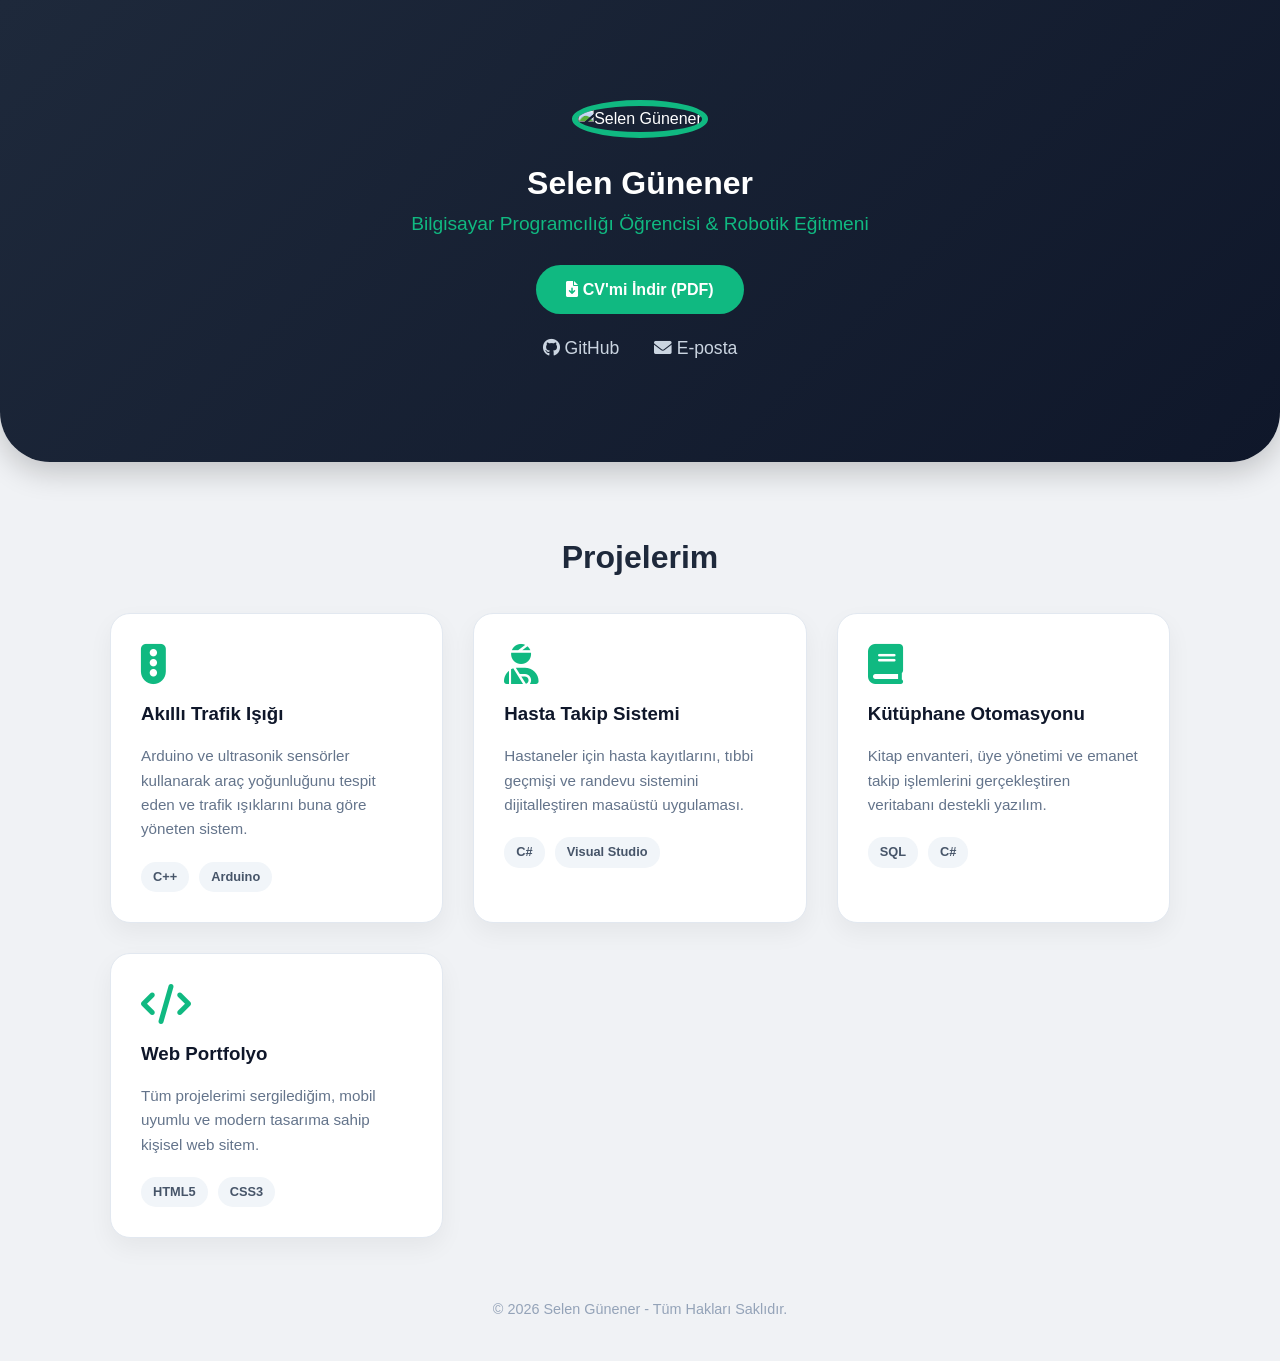
==== index.html @ 8c83c6b7 "Add files via upload" ====
<!DOCTYPE html>
<html lang="tr">
<head>
    <meta charset="UTF-8">
    <meta name="viewport" content="width=device-width, initial-scale=1.0">
    <title>Selen Günener | Yazılım & Robotik Portfolyo</title>
    <link rel="stylesheet" href="https://cdnjs.cloudflare.com/ajax/libs/font-awesome/6.0.0/css/all.min.css">
    <link rel="stylesheet" href="style.css">
</head>
<body>

    <header>
        <div class="container">
            <img src="profil.jpg" alt="Selen Günener" class="profile-img">
            <h1>Selen Günener</h1>
            <p class="subtitle">Bilgisayar Programcılığı Öğrencisi & Robotik Eğitmeni</p>
            
            <div class="header-actions">
                <a href="CV_Selen_Gunener.pdf" class="cv-btn" download>
                    <i class="fas fa-file-download"></i> CV'mi İndir (PDF)
                </a>
            </div>
            
            <div class="social-links">
                <a href="https://github.com/guneners-crypto" target="_blank"><i class="fab fa-github"></i> GitHub</a>
                <a href="mailto:guneners@gmail.com"><i class="fas fa-envelope"></i> E-posta</a>
            </div>
        </div>
    </header>

    <main class="container">
        <h2 class="section-title">Projelerim</h2>
        
        <div class="project-grid">
            <div class="project-card">
                <i class="fas fa-traffic-light project-icon"></i>
                <h3>Akıllı Trafik Işığı</h3>
                <p>Arduino ve ultrasonik sensörler kullanarak araç yoğunluğunu tespit eden ve trafik ışıklarını buna göre yöneten sistem.</p>
                <div class="tech-tags">
                    <span class="tech-tag">C++</span>
                    <span class="tech-tag">Arduino</span>
                </div>
            </div>

            <div class="project-card">
                <i class="fas fa-user-injured project-icon"></i>
                <h3>Hasta Takip Sistemi</h3>
                <p>Hastaneler için hasta kayıtlarını, tıbbi geçmişi ve randevu sistemini dijitalleştiren masaüstü uygulaması.</p>
                <div class="tech-tags">
                    <span class="tech-tag">C#</span>
                    <span class="tech-tag">Visual Studio</span>
                </div>
            </div>

            <div class="project-card">
                <i class="fas fa-book project-icon"></i>
                <h3>Kütüphane Otomasyonu</h3>
                <p>Kitap envanteri, üye yönetimi ve emanet takip işlemlerini gerçekleştiren veritabanı destekli yazılım.</p>
                <div class="tech-tags">
                    <span class="tech-tag">SQL</span>
                    <span class="tech-tag">C#</span>
                </div>
            </div>

            <div class="project-card">
                <i class="fas fa-code project-icon"></i>
                <h3>Web Portfolyo</h3>
                <p>Tüm projelerimi sergilediğim, mobil uyumlu ve modern tasarıma sahip kişisel web sitem.</p>
                <div class="tech-tags">
                    <span class="tech-tag">HTML5</span>
                    <span class="tech-tag">CSS3</span>
                </div>
            </div>
        </div>
    </main>

    <footer>
        <p>&copy; 2026 Selen Günener - Tüm Hakları Saklıdır.</p>
    </footer>

</body>
</html>
---- style.css ----
/* GENEL AYARLAR */
* {
    box-sizing: border-box;
    margin: 0;
    padding: 0;
}

body {
    font-family: 'Segoe UI', sans-serif;
    background-color: #f0f2f5;
    color: #1a202c;
    line-height: 1.6;
}

.container {
    max-width: 1100px;
    margin: 0 auto;
    padding: 20px;
}

/* ÜST KISIM (HEADER) */
header {
    background: linear-gradient(135deg, #1e293b 0%, #0f172a 100%);
    color: white;
    text-align: center;
    padding: 80px 20px;
    border-radius: 0 0 50px 50px;
    box-shadow: 0 10px 30px rgba(0,0,0,0.2);
}

.profile-img {
    width: 160px;
    height: 160px;
    border-radius: 50%;
    border: 6px solid #10b981;
    margin-bottom: 20px;
    object-fit: cover;
}

.subtitle {
    font-size: 1.2rem;
    color: #10b981;
    margin-bottom: 25px;
    font-weight: 500;
}

.header-actions {
    margin-bottom: 20px;
}

.cv-btn {
    display: inline-block;
    background-color: #10b981;
    color: white;
    padding: 12px 30px;
    text-decoration: none;
    border-radius: 30px;
    font-weight: bold;
    transition: 0.3s;
}

.cv-btn:hover {
    background-color: #059669;
    transform: scale(1.05);
}

.social-links a {
    color: #cbd5e1;
    margin: 0 15px;
    text-decoration: none;
    font-size: 1.1rem;
    transition: 0.3s;
}

.social-links a:hover {
    color: #10b981;
}

/* PROJELER ALANI (GRID) */
.section-title {
    text-align: center;
    margin: 50px 0 30px;
    font-size: 2rem;
    color: #1e293b;
}

.project-grid {
    display: grid;
    grid-template-columns: repeat(auto-fit, minmax(300px, 1fr));
    gap: 30px;
}

.project-card {
    background: white;
    padding: 30px;
    border-radius: 20px;
    box-shadow: 0 10px 25px rgba(0,0,0,0.05);
    transition: 0.3s;
    border: 1px solid #e2e8f0;
}

.project-card:hover {
    transform: translateY(-10px);
    border-color: #10b981;
}

.project-icon {
    font-size: 2.5rem;
    color: #10b981;
    margin-bottom: 15px;
}

.project-card h3 {
    margin-bottom: 15px;
    color: #0f172a;
}

.project-card p {
    color: #64748b;
    font-size: 0.95rem;
    margin-bottom: 20px;
}

.tech-tags {
    display: flex;
    flex-wrap: wrap;
    gap: 10px;
}

.tech-tag {
    background: #f1f5f9;
    color: #475569;
    padding: 5px 12px;
    border-radius: 15px;
    font-size: 0.8rem;
    font-weight: 600;
}

/* FOOTER */
footer {
    text-align: center;
    padding: 40px;
    color: #94a3b8;
    font-size: 0.9rem;
}
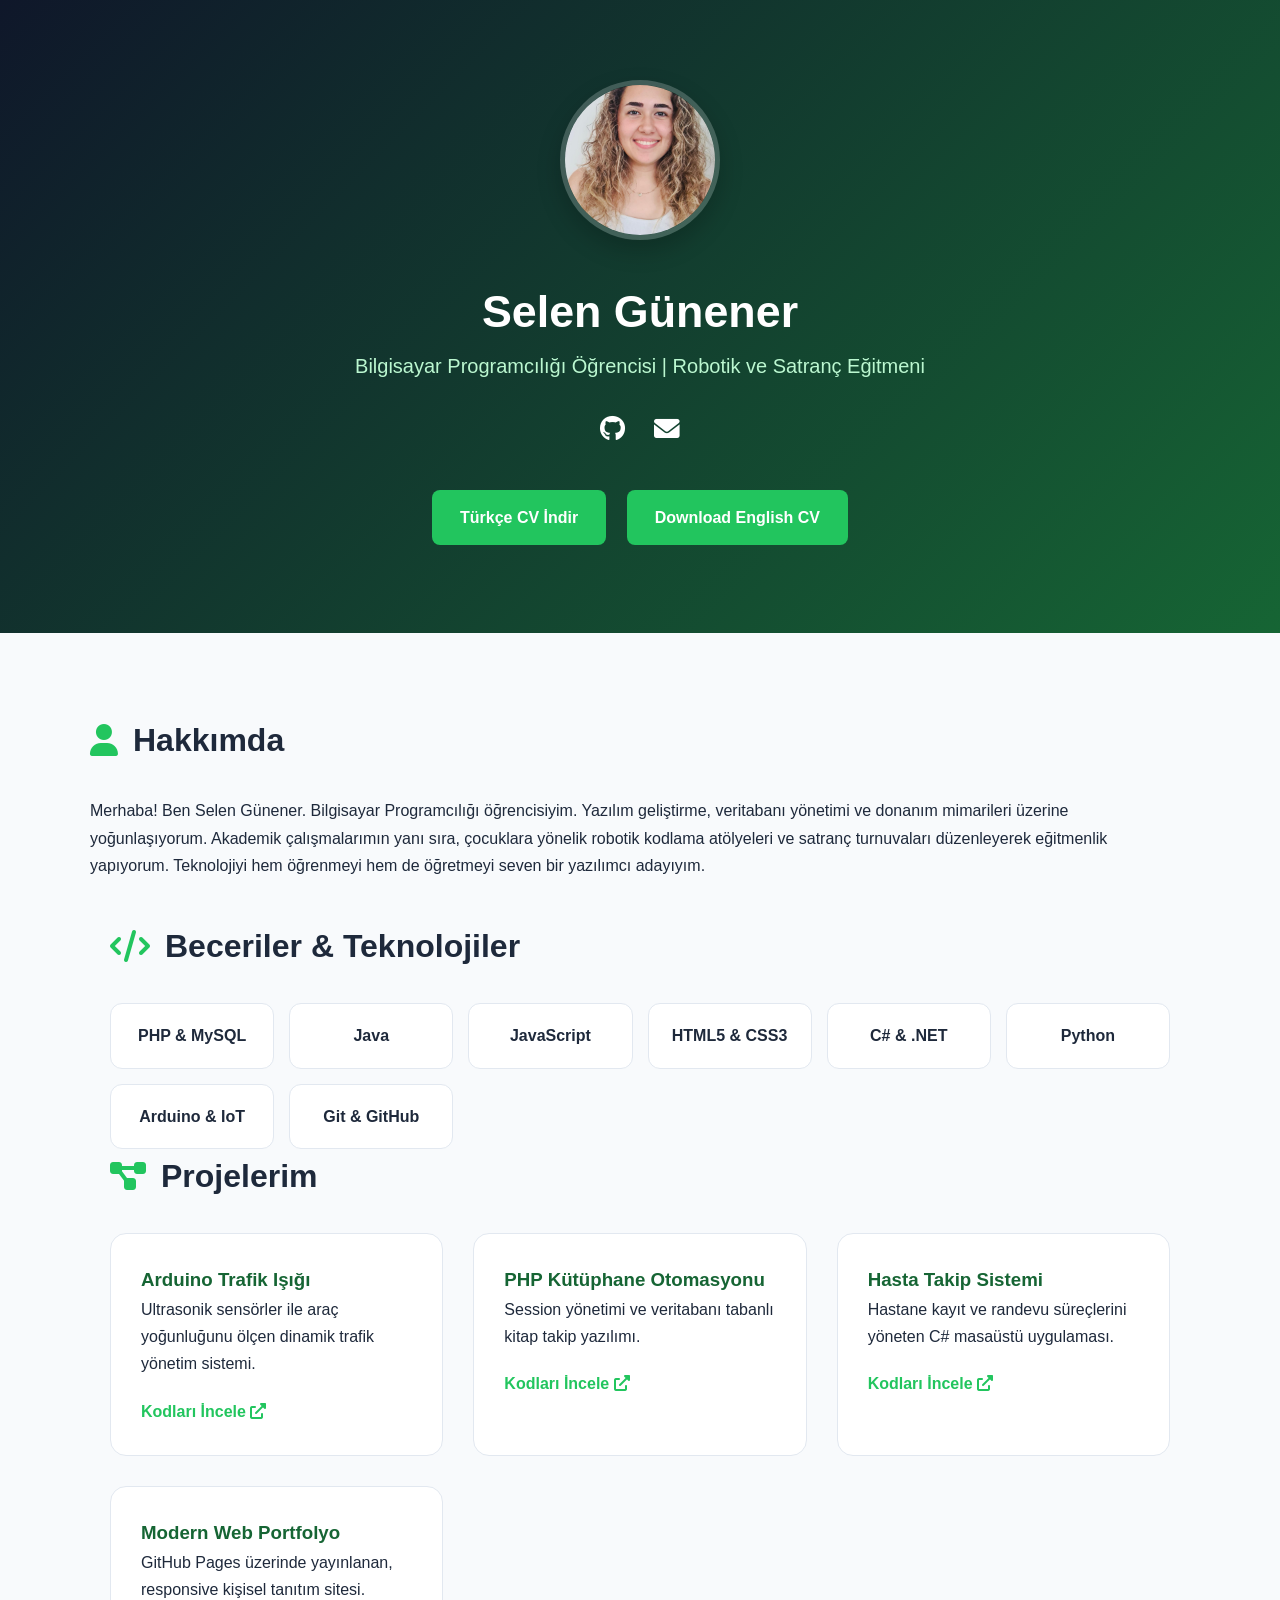
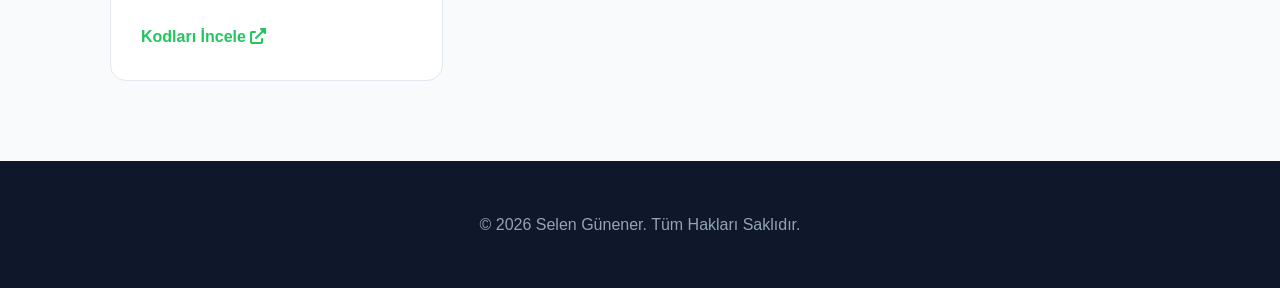
==== commit c0af94c2: "Add files via upload" ====
--- a/index.html
+++ b/index.html
@@ -3,7 +3,7 @@
 <head>
     <meta charset="UTF-8">
     <meta name="viewport" content="width=device-width, initial-scale=1.0">
-    <title>Selen Günener | Yazılım & Robotik Portfolyo</title>
+    <title>Selen Günener | Portfolyo</title>
     <link rel="stylesheet" href="https://cdnjs.cloudflare.com/ajax/libs/font-awesome/6.0.0/css/all.min.css">
     <link rel="stylesheet" href="style.css">
 </head>
@@ -13,69 +13,65 @@
         <div class="container">
             <img src="profil.jpg" alt="Selen Günener" class="profile-img">
             <h1>Selen Günener</h1>
-            <p class="subtitle">Bilgisayar Programcılığı Öğrencisi & Robotik Eğitmeni</p>
-            
-            <div class="header-actions">
-                <a href="CV_Selen_Gunener.pdf" class="cv-btn" download>
-                    <i class="fas fa-file-download"></i> CV'mi İndir (PDF)
-                </a>
+            <p>Bilgisayar Programcılığı Öğrencisi | Robotik ve Satranç Eğitmeni</p>
+            <div class="social-links">
+                <a href="https://github.com/guneners-crypto" target="_blank"><i class="fab fa-github"></i></a>
+                <a href="mailto:selen.gunener@outlook.com"><i class="fas fa-envelope"></i></a>
             </div>
-            
-            <div class="social-links">
-                <a href="https://github.com/guneners-crypto" target="_blank"><i class="fab fa-github"></i> GitHub</a>
-                <a href="mailto:guneners@gmail.com"><i class="fas fa-envelope"></i> E-posta</a>
+            <div class="cv-buttons">
+                <a href="CV_Selen_Gunener_TR.pdf?v=2" class="btn" download>Türkçe CV İndir</a>
+                <a href="CV_Selen_Gunener_EN.pdf?v=2" class="btn" download>Download English CV</a>
             </div>
         </div>
     </header>
 
-    <main class="container">
-        <h2 class="section-title">Projelerim</h2>
-        
+    <section id="about" class="container">
+        <h2><i class="fas fa-user"></i> Hakkımda</h2>
+        <p>Merhaba! Ben Selen Günener. Bilgisayar Programcılığı öğrencisiyim. Yazılım geliştirme, veritabanı yönetimi ve donanım mimarileri üzerine yoğunlaşıyorum. Akademik çalışmalarımın yanı sıra, çocuklara yönelik robotik kodlama atölyeleri ve satranç turnuvaları düzenleyerek eğitmenlik yapıyorum. Teknolojiyi hem öğrenmeyi hem de öğretmeyi seven bir yazılımcı adayıyım.</p>
+    </section>
+
+    <section id="skills" class="container">
+        <h2><i class="fas fa-code"></i> Beceriler & Teknolojiler</h2>
+        <div class="skills-grid">
+            <div class="skill-item">PHP & MySQL</div>
+            <div class="skill-item">Java</div>
+            <div class="skill-item">JavaScript</div>
+            <div class="skill-item">HTML5 & CSS3</div>
+            <div class="skill-item">C# & .NET</div>
+            <div class="skill-item">Python</div>
+            <div class="skill-item">Arduino & IoT</div>
+            <div class="skill-item">Git & GitHub</div>
+        </div>
+    </section>
+
+    <section id="projects" class="container">
+        <h2><i class="fas fa-project-diagram"></i> Projelerim</h2>
         <div class="project-grid">
             <div class="project-card">
-                <i class="fas fa-traffic-light project-icon"></i>
-                <h3>Akıllı Trafik Işığı</h3>
-                <p>Arduino ve ultrasonik sensörler kullanarak araç yoğunluğunu tespit eden ve trafik ışıklarını buna göre yöneten sistem.</p>
-                <div class="tech-tags">
-                    <span class="tech-tag">C++</span>
-                    <span class="tech-tag">Arduino</span>
-                </div>
+                <h3>Arduino Trafik Işığı</h3>
+                <p>Ultrasonik sensörler ile araç yoğunluğunu ölçen dinamik trafik yönetim sistemi.</p>
+                <a href="https://github.com/guneners-crypto/Arduino-Traffic-Light" class="project-link" target="_blank">Kodları İncele <i class="fas fa-external-link-alt"></i></a>
             </div>
-
             <div class="project-card">
-                <i class="fas fa-user-injured project-icon"></i>
+                <h3>PHP Kütüphane Otomasyonu</h3>
+                <p>Session yönetimi ve veritabanı tabanlı kitap takip yazılımı.</p>
+                <a href="https://github.com/guneners-crypto/Gunener-Library-Automation" class="project-link" target="_blank">Kodları İncele <i class="fas fa-external-link-alt"></i></a>
+            </div>
+            <div class="project-card">
                 <h3>Hasta Takip Sistemi</h3>
-                <p>Hastaneler için hasta kayıtlarını, tıbbi geçmişi ve randevu sistemini dijitalleştiren masaüstü uygulaması.</p>
-                <div class="tech-tags">
-                    <span class="tech-tag">C#</span>
-                    <span class="tech-tag">Visual Studio</span>
-                </div>
+                <p>Hastane kayıt ve randevu süreçlerini yöneten C# masaüstü uygulaması.</p>
+                <a href="https://github.com/guneners-crypto/Patient-Tracking-System" class="project-link" target="_blank">Kodları İncele <i class="fas fa-external-link-alt"></i></a>
             </div>
-
             <div class="project-card">
-                <i class="fas fa-book project-icon"></i>
-                <h3>Kütüphane Otomasyonu</h3>
-                <p>Kitap envanteri, üye yönetimi ve emanet takip işlemlerini gerçekleştiren veritabanı destekli yazılım.</p>
-                <div class="tech-tags">
-                    <span class="tech-tag">SQL</span>
-                    <span class="tech-tag">C#</span>
-                </div>
-            </div>
-
-            <div class="project-card">
-                <i class="fas fa-code project-icon"></i>
-                <h3>Web Portfolyo</h3>
-                <p>Tüm projelerimi sergilediğim, mobil uyumlu ve modern tasarıma sahip kişisel web sitem.</p>
-                <div class="tech-tags">
-                    <span class="tech-tag">HTML5</span>
-                    <span class="tech-tag">CSS3</span>
-                </div>
+                <h3>Modern Web Portfolyo</h3>
+                <p>GitHub Pages üzerinde yayınlanan, responsive kişisel tanıtım sitesi.</p>
+                <a href="https://github.com/guneners-crypto/portfolio" class="project-link" target="_blank">Kodları İncele <i class="fas fa-external-link-alt"></i></a>
             </div>
         </div>
-    </main>
+    </section>
 
     <footer>
-        <p>&copy; 2026 Selen Günener - Tüm Hakları Saklıdır.</p>
+        <p>&copy; 2026 Selen Günener. Tüm Hakları Saklıdır.</p>
     </footer>
 
 </body>
--- a/style.css
+++ b/style.css
@@ -1,145 +1,119 @@
-/* GENEL AYARLAR */
 * {
-    box-sizing: border-box;
     margin: 0;
     padding: 0;
+    box-sizing: border-box;
+    font-family: 'Inter', 'Segoe UI', Roboto, sans-serif;
 }
 
 body {
-    font-family: 'Segoe UI', sans-serif;
-    background-color: #f0f2f5;
-    color: #1a202c;
-    line-height: 1.6;
+    background-color: #f8fafc;
+    color: #1e293b;
+    line-height: 1.7;
 }
 
 .container {
     max-width: 1100px;
     margin: 0 auto;
-    padding: 20px;
+    padding: 0 20px;
 }
 
-/* ÜST KISIM (HEADER) */
 header {
-    background: linear-gradient(135deg, #1e293b 0%, #0f172a 100%);
+    background: linear-gradient(135deg, #0f172a 0%, #166534 100%);
     color: white;
     text-align: center;
     padding: 80px 20px;
-    border-radius: 0 0 50px 50px;
-    box-shadow: 0 10px 30px rgba(0,0,0,0.2);
 }
 
 .profile-img {
     width: 160px;
     height: 160px;
     border-radius: 50%;
-    border: 6px solid #10b981;
-    margin-bottom: 20px;
+    border: 5px solid rgba(255,255,255,0.2);
     object-fit: cover;
+    margin-bottom: 25px;
+    box-shadow: 0 10px 25px rgba(0,0,0,0.2);
 }
 
-.subtitle {
-    font-size: 1.2rem;
-    color: #10b981;
-    margin-bottom: 25px;
-    font-weight: 500;
+header h1 {
+    font-size: 2.8rem;
+    font-weight: 800;
 }
 
-.header-actions {
-    margin-bottom: 20px;
+header p {
+    font-size: 1.25rem;
+    color: #bbf7d0;
 }
 
-.cv-btn {
-    display: inline-block;
-    background-color: #10b981;
+.social-links { margin: 25px 0; }
+.social-links a {
     color: white;
-    padding: 12px 30px;
-    text-decoration: none;
-    border-radius: 30px;
-    font-weight: bold;
+    font-size: 1.6rem;
+    margin: 0 12px;
     transition: 0.3s;
 }
+.social-links a:hover { transform: translateY(-3px); color: #22c55e; }
 
-.cv-btn:hover {
-    background-color: #059669;
-    transform: scale(1.05);
-}
-
-.social-links a {
-    color: #cbd5e1;
-    margin: 0 15px;
+.cv-buttons { margin-top: 30px; }
+.btn {
+    display: inline-block;
+    padding: 14px 28px;
+    background: #22c55e;
+    color: white;
     text-decoration: none;
-    font-size: 1.1rem;
+    border-radius: 8px;
+    font-weight: 600;
+    margin: 8px;
     transition: 0.3s;
 }
+.btn:hover { background: #16a34a; transform: translateY(-2px); }
 
-.social-links a:hover {
-    color: #10b981;
+#about { padding: 80px 0 40px; }
+h2 {
+    font-size: 2rem;
+    margin-bottom: 30px;
+    display: flex;
+    align-items: center;
+    gap: 15px;
 }
+h2 i { color: #22c55e; }
 
-/* PROJELER ALANI (GRID) */
-.section-title {
+.skills-grid {
+    display: grid;
+    grid-template-columns: repeat(auto-fill, minmax(140px, 1fr));
+    gap: 15px;
+}
+.skill-item {
+    background: white;
+    padding: 18px;
+    border-radius: 12px;
     text-align: center;
-    margin: 50px 0 30px;
-    font-size: 2rem;
-    color: #1e293b;
+    font-weight: 600;
+    border: 1px solid #e2e8f0;
+    transition: 0.3s;
 }
+.skill-item:hover { border-color: #22c55e; transform: scale(1.05); }
 
 .project-grid {
     display: grid;
     grid-template-columns: repeat(auto-fit, minmax(300px, 1fr));
     gap: 30px;
+    padding-bottom: 80px;
 }
-
 .project-card {
     background: white;
     padding: 30px;
-    border-radius: 20px;
-    box-shadow: 0 10px 25px rgba(0,0,0,0.05);
+    border-radius: 16px;
+    border: 1px solid #e2e8f0;
     transition: 0.3s;
-    border: 1px solid #e2e8f0;
+}
+.project-card:hover { box-shadow: 0 20px 25px -5px rgba(0,0,0,0.1); }
+.project-card h3 { color: #166534; }
+.project-link {
+    display: inline-block;
+    margin-top: 20px;
+    color: #22c55e;
+    text-decoration: none;
+    font-weight: 700;
 }
 
-.project-card:hover {
-    transform: translateY(-10px);
-    border-color: #10b981;
-}
-
-.project-icon {
-    font-size: 2.5rem;
-    color: #10b981;
-    margin-bottom: 15px;
-}
-
-.project-card h3 {
-    margin-bottom: 15px;
-    color: #0f172a;
-}
-
-.project-card p {
-    color: #64748b;
-    font-size: 0.95rem;
-    margin-bottom: 20px;
-}
-
-.tech-tags {
-    display: flex;
-    flex-wrap: wrap;
-    gap: 10px;
-}
-
-.tech-tag {
-    background: #f1f5f9;
-    color: #475569;
-    padding: 5px 12px;
-    border-radius: 15px;
-    font-size: 0.8rem;
-    font-weight: 600;
-}
-
-/* FOOTER */
-footer {
-    text-align: center;
-    padding: 40px;
-    color: #94a3b8;
-    font-size: 0.9rem;
-}+footer { background: #0f172a; color: #94a3b8; padding: 50px 0; text-align: center; }
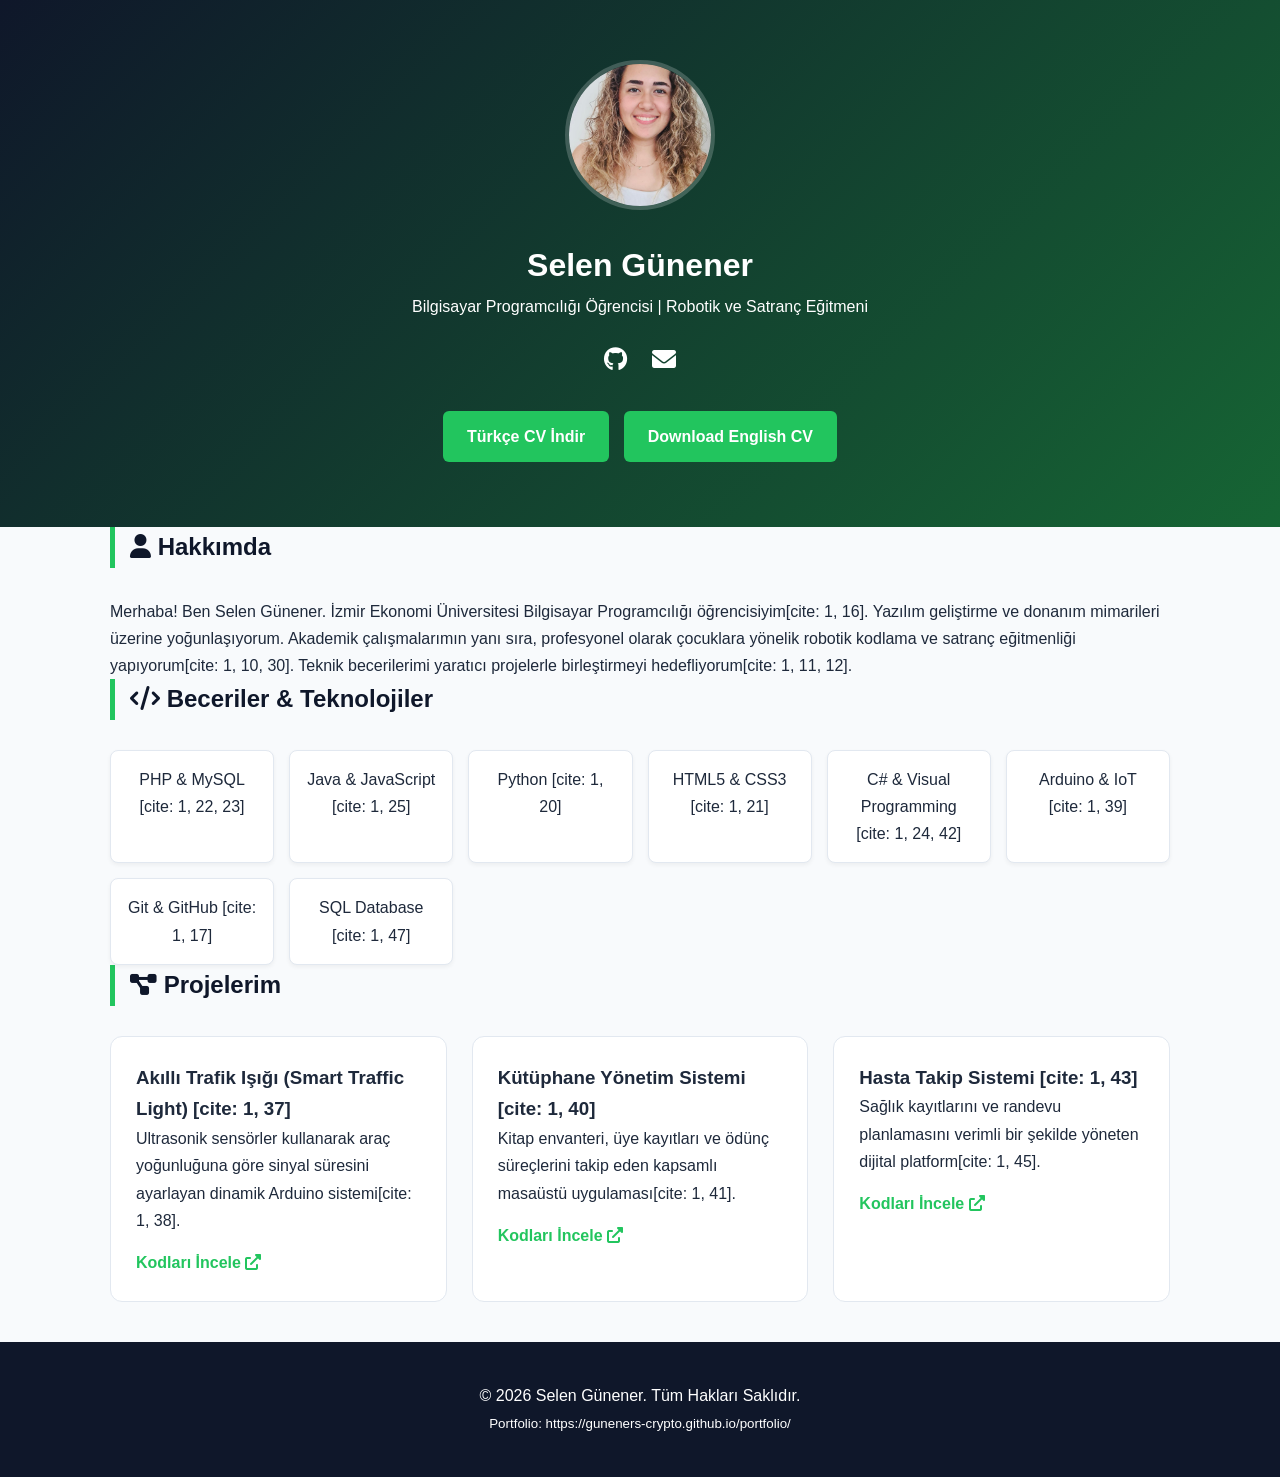
==== commit f4456208: "Add files via upload" ====
--- a/index.html
+++ b/index.html
@@ -19,28 +19,28 @@
                 <a href="mailto:selen.gunener@outlook.com"><i class="fas fa-envelope"></i></a>
             </div>
             <div class="cv-buttons">
-                <a href="CV_Selen_Gunener_TR.pdf?v=2" class="btn" download>Türkçe CV İndir</a>
-                <a href="CV_Selen_Gunener_EN.pdf?v=2" class="btn" download>Download English CV</a>
+                <a href="CV_Selen_Gunener_TR.pdf" class="btn" download>Türkçe CV İndir</a>
+                <a href="CV_Selen_Gunener_EN.pdf" class="btn" download>Download English CV</a>
             </div>
         </div>
     </header>
 
     <section id="about" class="container">
         <h2><i class="fas fa-user"></i> Hakkımda</h2>
-        <p>Merhaba! Ben Selen Günener. Bilgisayar Programcılığı öğrencisiyim. Yazılım geliştirme, veritabanı yönetimi ve donanım mimarileri üzerine yoğunlaşıyorum. Akademik çalışmalarımın yanı sıra, çocuklara yönelik robotik kodlama atölyeleri ve satranç turnuvaları düzenleyerek eğitmenlik yapıyorum. Teknolojiyi hem öğrenmeyi hem de öğretmeyi seven bir yazılımcı adayıyım.</p>
+        <p>Merhaba! Ben Selen Günener. İzmir Ekonomi Üniversitesi Bilgisayar Programcılığı öğrencisiyim[cite: 1, 16]. Yazılım geliştirme ve donanım mimarileri üzerine yoğunlaşıyorum. Akademik çalışmalarımın yanı sıra, profesyonel olarak çocuklara yönelik robotik kodlama ve satranç eğitmenliği yapıyorum[cite: 1, 10, 30]. Teknik becerilerimi yaratıcı projelerle birleştirmeyi hedefliyorum[cite: 1, 11, 12].</p>
     </section>
 
     <section id="skills" class="container">
         <h2><i class="fas fa-code"></i> Beceriler & Teknolojiler</h2>
         <div class="skills-grid">
-            <div class="skill-item">PHP & MySQL</div>
-            <div class="skill-item">Java</div>
-            <div class="skill-item">JavaScript</div>
-            <div class="skill-item">HTML5 & CSS3</div>
-            <div class="skill-item">C# & .NET</div>
-            <div class="skill-item">Python</div>
-            <div class="skill-item">Arduino & IoT</div>
-            <div class="skill-item">Git & GitHub</div>
+            <div class="skill-item">PHP & MySQL [cite: 1, 22, 23]</div>
+            <div class="skill-item">Java & JavaScript [cite: 1, 25]</div>
+            <div class="skill-item">Python [cite: 1, 20]</div>
+            <div class="skill-item">HTML5 & CSS3 [cite: 1, 21]</div>
+            <div class="skill-item">C# & Visual Programming [cite: 1, 24, 42]</div>
+            <div class="skill-item">Arduino & IoT [cite: 1, 39]</div>
+            <div class="skill-item">Git & GitHub [cite: 1, 17]</div>
+            <div class="skill-item">SQL Database [cite: 1, 47]</div>
         </div>
     </section>
 
@@ -48,30 +48,26 @@
         <h2><i class="fas fa-project-diagram"></i> Projelerim</h2>
         <div class="project-grid">
             <div class="project-card">
-                <h3>Arduino Trafik Işığı</h3>
-                <p>Ultrasonik sensörler ile araç yoğunluğunu ölçen dinamik trafik yönetim sistemi.</p>
+                <h3>Akıllı Trafik Işığı (Smart Traffic Light) [cite: 1, 37]</h3>
+                <p>Ultrasonik sensörler kullanarak araç yoğunluğuna göre sinyal süresini ayarlayan dinamik Arduino sistemi[cite: 1, 38].</p>
                 <a href="https://github.com/guneners-crypto/Arduino-Traffic-Light" class="project-link" target="_blank">Kodları İncele <i class="fas fa-external-link-alt"></i></a>
             </div>
             <div class="project-card">
-                <h3>PHP Kütüphane Otomasyonu</h3>
-                <p>Session yönetimi ve veritabanı tabanlı kitap takip yazılımı.</p>
-                <a href="https://github.com/guneners-crypto/Gunener-Library-Automation" class="project-link" target="_blank">Kodları İncele <i class="fas fa-external-link-alt"></i></a>
+                <h3>Kütüphane Yönetim Sistemi [cite: 1, 40]</h3>
+                <p>Kitap envanteri, üye kayıtları ve ödünç süreçlerini takip eden kapsamlı masaüstü uygulaması[cite: 1, 41].</p>
+                <a href="https://github.com/guneners-crypto/Library-Management" class="project-link" target="_blank">Kodları İncele <i class="fas fa-external-link-alt"></i></a>
             </div>
             <div class="project-card">
-                <h3>Hasta Takip Sistemi</h3>
-                <p>Hastane kayıt ve randevu süreçlerini yöneten C# masaüstü uygulaması.</p>
+                <h3>Hasta Takip Sistemi [cite: 1, 43]</h3>
+                <p>Sağlık kayıtlarını ve randevu planlamasını verimli bir şekilde yöneten dijital platform[cite: 1, 45].</p>
                 <a href="https://github.com/guneners-crypto/Patient-Tracking-System" class="project-link" target="_blank">Kodları İncele <i class="fas fa-external-link-alt"></i></a>
-            </div>
-            <div class="project-card">
-                <h3>Modern Web Portfolyo</h3>
-                <p>GitHub Pages üzerinde yayınlanan, responsive kişisel tanıtım sitesi.</p>
-                <a href="https://github.com/guneners-crypto/portfolio" class="project-link" target="_blank">Kodları İncele <i class="fas fa-external-link-alt"></i></a>
             </div>
         </div>
     </section>
 
     <footer>
         <p>&copy; 2026 Selen Günener. Tüm Hakları Saklıdır.</p>
+        <p><small>Portfolio: https://guneners-crypto.github.io/portfolio/</small></p>
     </footer>
 
 </body>
--- a/style.css
+++ b/style.css
@@ -2,7 +2,7 @@
     margin: 0;
     padding: 0;
     box-sizing: border-box;
-    font-family: 'Inter', 'Segoe UI', Roboto, sans-serif;
+    font-family: 'Inter', 'Segoe UI', sans-serif;
 }
 
 body {
@@ -21,99 +21,80 @@
     background: linear-gradient(135deg, #0f172a 0%, #166534 100%);
     color: white;
     text-align: center;
-    padding: 80px 20px;
+    padding: 60px 20px;
 }
 
 .profile-img {
-    width: 160px;
-    height: 160px;
+    width: 150px;
+    height: 150px;
     border-radius: 50%;
-    border: 5px solid rgba(255,255,255,0.2);
+    border: 4px solid rgba(255,255,255,0.2);
+    margin-bottom: 20px;
     object-fit: cover;
-    margin-bottom: 25px;
-    box-shadow: 0 10px 25px rgba(0,0,0,0.2);
 }
 
-header h1 {
-    font-size: 2.8rem;
-    font-weight: 800;
-}
-
-header p {
-    font-size: 1.25rem;
-    color: #bbf7d0;
-}
-
-.social-links { margin: 25px 0; }
+.social-links { margin: 20px 0; }
 .social-links a {
     color: white;
-    font-size: 1.6rem;
-    margin: 0 12px;
+    font-size: 1.5rem;
+    margin: 0 10px;
     transition: 0.3s;
 }
-.social-links a:hover { transform: translateY(-3px); color: #22c55e; }
+.social-links a:hover { color: #22c55e; }
 
-.cv-buttons { margin-top: 30px; }
+.cv-buttons { margin-top: 25px; }
 .btn {
     display: inline-block;
-    padding: 14px 28px;
+    padding: 12px 24px;
     background: #22c55e;
     color: white;
     text-decoration: none;
-    border-radius: 8px;
+    border-radius: 6px;
     font-weight: 600;
-    margin: 8px;
+    margin: 5px;
     transition: 0.3s;
 }
-.btn:hover { background: #16a34a; transform: translateY(-2px); }
+.btn:hover { background: #16a34a; }
 
-#about { padding: 80px 0 40px; }
-h2 {
-    font-size: 2rem;
-    margin-bottom: 30px;
-    display: flex;
-    align-items: center;
-    gap: 15px;
-}
-h2 i { color: #22c55e; }
+section { padding: 60px 0; }
+h2 { margin-bottom: 30px; color: #0f172a; border-left: 5px solid #22c55e; padding-left: 15px; }
 
 .skills-grid {
     display: grid;
-    grid-template-columns: repeat(auto-fill, minmax(140px, 1fr));
+    grid-template-columns: repeat(auto-fill, minmax(150px, 1fr));
     gap: 15px;
 }
+
 .skill-item {
     background: white;
-    padding: 18px;
-    border-radius: 12px;
+    padding: 15px;
+    border-radius: 8px;
     text-align: center;
-    font-weight: 600;
+    box-shadow: 0 2px 4px rgba(0,0,0,0.05);
     border: 1px solid #e2e8f0;
-    transition: 0.3s;
 }
-.skill-item:hover { border-color: #22c55e; transform: scale(1.05); }
 
 .project-grid {
     display: grid;
     grid-template-columns: repeat(auto-fit, minmax(300px, 1fr));
-    gap: 30px;
-    padding-bottom: 80px;
+    gap: 25px;
 }
+
 .project-card {
     background: white;
-    padding: 30px;
-    border-radius: 16px;
+    padding: 25px;
+    border-radius: 12px;
     border: 1px solid #e2e8f0;
     transition: 0.3s;
 }
-.project-card:hover { box-shadow: 0 20px 25px -5px rgba(0,0,0,0.1); }
-.project-card h3 { color: #166534; }
-.project-link {
-    display: inline-block;
-    margin-top: 20px;
-    color: #22c55e;
-    text-decoration: none;
-    font-weight: 700;
-}
 
-footer { background: #0f172a; color: #94a3b8; padding: 50px 0; text-align: center; }+.project-card:hover { transform: translateY(-5px); box-shadow: 0 10px 20px rgba(0,0,0,0.1); }
+.project-link { color: #22c55e; text-decoration: none; font-weight: bold; display: block; margin-top: 15px; }
+
+footer {
+    background: #0f172a;
+    color: white;
+    text-align: center;
+    padding: 40px 0;
+    margin-top: 40px;
+}
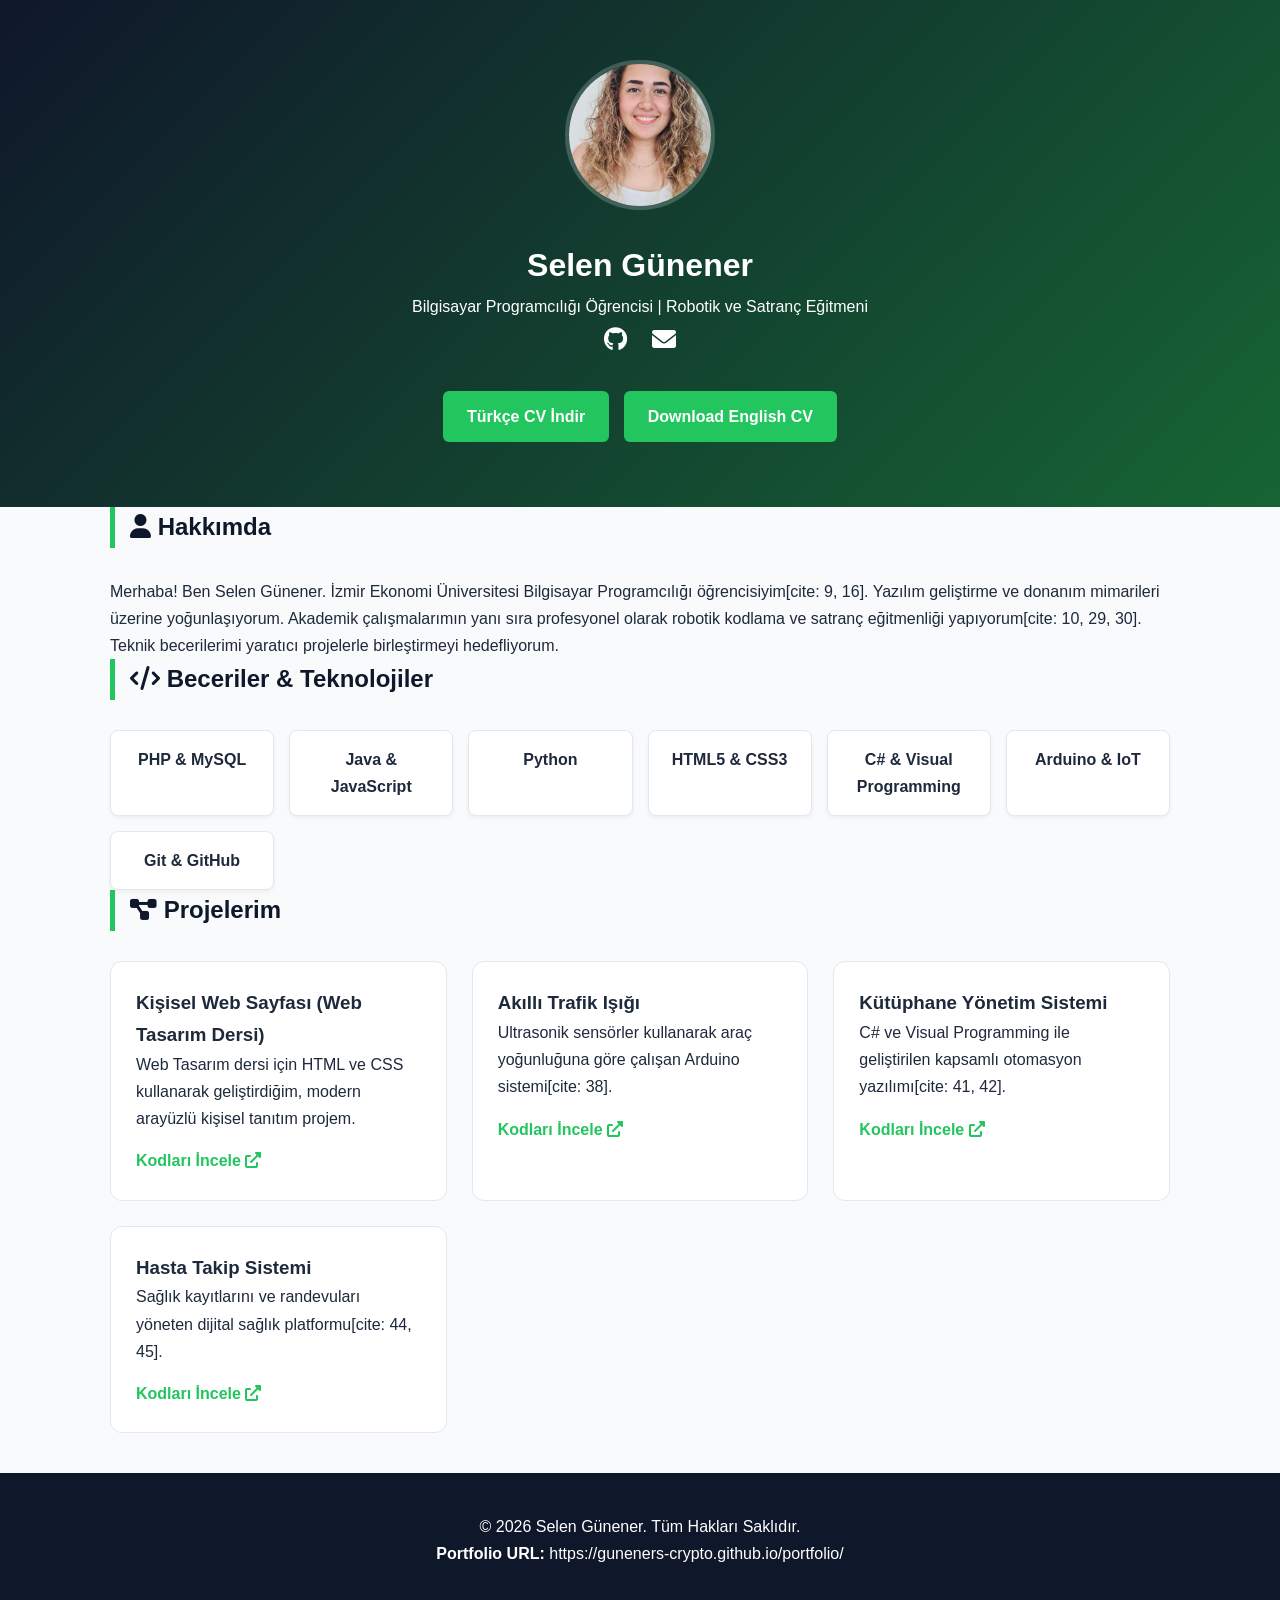
==== commit bd3a0fcb: "Add files via upload" ====
--- a/index.html
+++ b/index.html
@@ -27,20 +27,19 @@
 
     <section id="about" class="container">
         <h2><i class="fas fa-user"></i> Hakkımda</h2>
-        <p>Merhaba! Ben Selen Günener. İzmir Ekonomi Üniversitesi Bilgisayar Programcılığı öğrencisiyim[cite: 1, 16]. Yazılım geliştirme ve donanım mimarileri üzerine yoğunlaşıyorum. Akademik çalışmalarımın yanı sıra, profesyonel olarak çocuklara yönelik robotik kodlama ve satranç eğitmenliği yapıyorum[cite: 1, 10, 30]. Teknik becerilerimi yaratıcı projelerle birleştirmeyi hedefliyorum[cite: 1, 11, 12].</p>
+        <p>Merhaba! Ben Selen Günener. İzmir Ekonomi Üniversitesi Bilgisayar Programcılığı öğrencisiyim[cite: 9, 16]. Yazılım geliştirme ve donanım mimarileri üzerine yoğunlaşıyorum. Akademik çalışmalarımın yanı sıra profesyonel olarak robotik kodlama ve satranç eğitmenliği yapıyorum[cite: 10, 29, 30]. Teknik becerilerimi yaratıcı projelerle birleştirmeyi hedefliyorum.</p>
     </section>
 
     <section id="skills" class="container">
         <h2><i class="fas fa-code"></i> Beceriler & Teknolojiler</h2>
         <div class="skills-grid">
-            <div class="skill-item">PHP & MySQL [cite: 1, 22, 23]</div>
-            <div class="skill-item">Java & JavaScript [cite: 1, 25]</div>
-            <div class="skill-item">Python [cite: 1, 20]</div>
-            <div class="skill-item">HTML5 & CSS3 [cite: 1, 21]</div>
-            <div class="skill-item">C# & Visual Programming [cite: 1, 24, 42]</div>
-            <div class="skill-item">Arduino & IoT [cite: 1, 39]</div>
-            <div class="skill-item">Git & GitHub [cite: 1, 17]</div>
-            <div class="skill-item">SQL Database [cite: 1, 47]</div>
+            <div class="skill-item">PHP & MySQL</div>
+            <div class="skill-item">Java & JavaScript</div>
+            <div class="skill-item">Python</div>
+            <div class="skill-item">HTML5 & CSS3</div>
+            <div class="skill-item">C# & Visual Programming</div>
+            <div class="skill-item">Arduino & IoT</div>
+            <div class="skill-item">Git & GitHub</div>
         </div>
     </section>
 
@@ -48,26 +47,33 @@
         <h2><i class="fas fa-project-diagram"></i> Projelerim</h2>
         <div class="project-grid">
             <div class="project-card">
-                <h3>Akıllı Trafik Işığı (Smart Traffic Light) [cite: 1, 37]</h3>
-                <p>Ultrasonik sensörler kullanarak araç yoğunluğuna göre sinyal süresini ayarlayan dinamik Arduino sistemi[cite: 1, 38].</p>
+                <h3>Kişisel Web Sayfası (Web Tasarım Dersi)</h3>
+                <p>Web Tasarım dersi için HTML ve CSS kullanarak geliştirdiğim, modern arayüzlü kişisel tanıtım projem.</p>
+                <a href="https://github.com/guneners-crypto/My-First-Web-Portfolio" class="project-link" target="_blank">Kodları İncele <i class="fas fa-external-link-alt"></i></a>
+            </div>
+            <div class="project-card">
+                <h3>Akıllı Trafik Işığı</h3>
+                <p>Ultrasonik sensörler kullanarak araç yoğunluğuna göre çalışan Arduino sistemi[cite: 38].</p>
                 <a href="https://github.com/guneners-crypto/Arduino-Traffic-Light" class="project-link" target="_blank">Kodları İncele <i class="fas fa-external-link-alt"></i></a>
             </div>
             <div class="project-card">
-                <h3>Kütüphane Yönetim Sistemi [cite: 1, 40]</h3>
-                <p>Kitap envanteri, üye kayıtları ve ödünç süreçlerini takip eden kapsamlı masaüstü uygulaması[cite: 1, 41].</p>
-                <a href="https://github.com/guneners-crypto/Library-Management" class="project-link" target="_blank">Kodları İncele <i class="fas fa-external-link-alt"></i></a>
+                <h3>Kütüphane Yönetim Sistemi</h3>
+                <p>C# ve Visual Programming ile geliştirilen kapsamlı otomasyon yazılımı[cite: 41, 42].</p>
+                <a href="https://github.com/guneners-crypto/Gunener-Library-Automation" class="project-link" target="_blank">Kodları İncele <i class="fas fa-external-link-alt"></i></a>
             </div>
             <div class="project-card">
-                <h3>Hasta Takip Sistemi [cite: 1, 43]</h3>
-                <p>Sağlık kayıtlarını ve randevu planlamasını verimli bir şekilde yöneten dijital platform[cite: 1, 45].</p>
+                <h3>Hasta Takip Sistemi</h3>
+                <p>Sağlık kayıtlarını ve randevuları yöneten dijital sağlık platformu[cite: 44, 45].</p>
                 <a href="https://github.com/guneners-crypto/Patient-Tracking-System" class="project-link" target="_blank">Kodları İncele <i class="fas fa-external-link-alt"></i></a>
             </div>
         </div>
     </section>
 
     <footer>
-        <p>&copy; 2026 Selen Günener. Tüm Hakları Saklıdır.</p>
-        <p><small>Portfolio: https://guneners-crypto.github.io/portfolio/</small></p>
+        <div class="container">
+            <p>&copy; 2026 Selen Günener. Tüm Hakları Saklıdır.</p>
+            <p><strong>Portfolio URL:</strong> https://guneners-crypto.github.io/portfolio/</p>
+        </div>
     </footer>
 
 </body>
--- a/style.css
+++ b/style.css
@@ -1,100 +1,46 @@
-* {
-    margin: 0;
-    padding: 0;
-    box-sizing: border-box;
-    font-family: 'Inter', 'Segoe UI', sans-serif;
-}
-
-body {
-    background-color: #f8fafc;
-    color: #1e293b;
-    line-height: 1.7;
-}
-
-.container {
-    max-width: 1100px;
-    margin: 0 auto;
-    padding: 0 20px;
-}
+* { margin: 0; padding: 0; box-sizing: border-box; font-family: 'Segoe UI', sans-serif; }
+body { background-color: #f8fafc; color: #1e293b; line-height: 1.7; }
+.container { max-width: 1100px; margin: 0 auto; padding: 0 20px; }
 
 header {
     background: linear-gradient(135deg, #0f172a 0%, #166534 100%);
-    color: white;
-    text-align: center;
-    padding: 60px 20px;
+    color: white; text-align: center; padding: 60px 20px;
 }
 
 .profile-img {
-    width: 150px;
-    height: 150px;
-    border-radius: 50%;
-    border: 4px solid rgba(255,255,255,0.2);
-    margin-bottom: 20px;
-    object-fit: cover;
+    width: 150px; height: 150px; border-radius: 50%;
+    border: 4px solid rgba(255,255,255,0.2); margin-bottom: 20px; object-fit: cover;
 }
 
-.social-links { margin: 20px 0; }
-.social-links a {
-    color: white;
-    font-size: 1.5rem;
-    margin: 0 10px;
-    transition: 0.3s;
-}
+.social-links a { color: white; font-size: 1.5rem; margin: 0 10px; transition: 0.3s; }
 .social-links a:hover { color: #22c55e; }
 
 .cv-buttons { margin-top: 25px; }
 .btn {
-    display: inline-block;
-    padding: 12px 24px;
-    background: #22c55e;
-    color: white;
-    text-decoration: none;
-    border-radius: 6px;
-    font-weight: 600;
-    margin: 5px;
-    transition: 0.3s;
+    display: inline-block; padding: 12px 24px; background: #22c55e;
+    color: white; text-decoration: none; border-radius: 6px;
+    font-weight: 600; margin: 5px; transition: 0.3s;
 }
-.btn:hover { background: #16a34a; }
+.btn:hover { background: #16a34a; transform: translateY(-2px); }
 
-section { padding: 60px 0; }
+section { padding: 50px 0; }
 h2 { margin-bottom: 30px; color: #0f172a; border-left: 5px solid #22c55e; padding-left: 15px; }
 
 .skills-grid {
-    display: grid;
-    grid-template-columns: repeat(auto-fill, minmax(150px, 1fr));
-    gap: 15px;
+    display: grid; grid-template-columns: repeat(auto-fill, minmax(160px, 1fr)); gap: 15px;
 }
-
 .skill-item {
-    background: white;
-    padding: 15px;
-    border-radius: 8px;
-    text-align: center;
-    box-shadow: 0 2px 4px rgba(0,0,0,0.05);
-    border: 1px solid #e2e8f0;
+    background: white; padding: 15px; border-radius: 8px; text-align: center;
+    box-shadow: 0 2px 4px rgba(0,0,0,0.05); border: 1px solid #e2e8f0; font-weight: 600;
 }
 
 .project-grid {
-    display: grid;
-    grid-template-columns: repeat(auto-fit, minmax(300px, 1fr));
-    gap: 25px;
+    display: grid; grid-template-columns: repeat(auto-fit, minmax(280px, 1fr)); gap: 25px;
 }
-
 .project-card {
-    background: white;
-    padding: 25px;
-    border-radius: 12px;
-    border: 1px solid #e2e8f0;
-    transition: 0.3s;
+    background: white; padding: 25px; border-radius: 12px; border: 1px solid #e2e8f0; transition: 0.3s;
 }
-
 .project-card:hover { transform: translateY(-5px); box-shadow: 0 10px 20px rgba(0,0,0,0.1); }
 .project-link { color: #22c55e; text-decoration: none; font-weight: bold; display: block; margin-top: 15px; }
 
-footer {
-    background: #0f172a;
-    color: white;
-    text-align: center;
-    padding: 40px 0;
-    margin-top: 40px;
-}+footer { background: #0f172a; color: white; text-align: center; padding: 40px 0; margin-top: 40px; }
